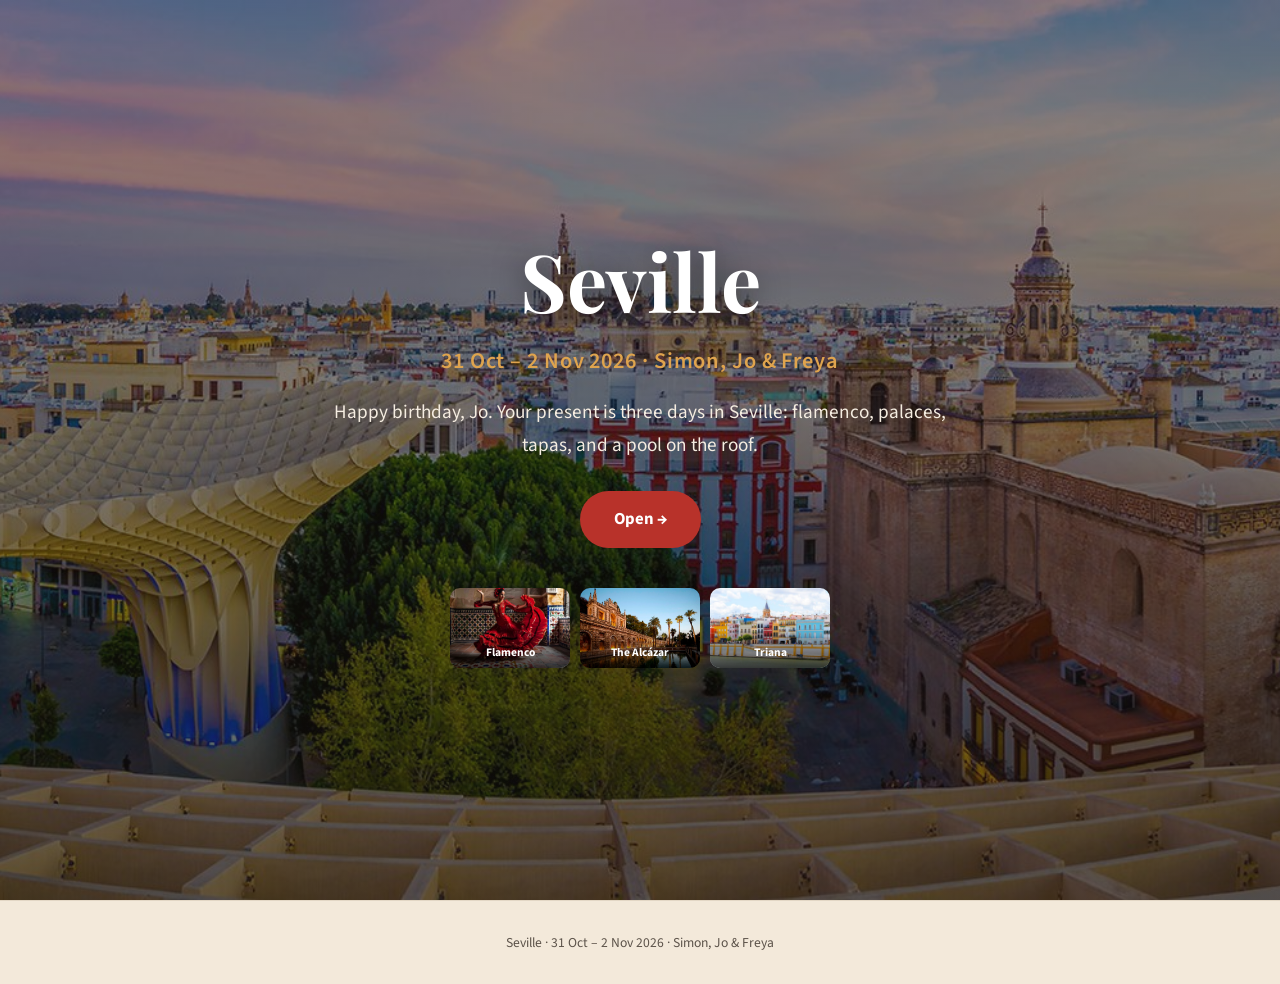
==== index.html @ 2b10b72e "Seville 2026 site" ====
<!doctype html><html lang="en"><head><meta charset="utf-8"><meta name="viewport" content="width=device-width, initial-scale=1"><meta name="robots" content="noindex"><title>Seville 2026</title><link rel="preconnect" href="https://fonts.googleapis.com"><link href="https://fonts.googleapis.com/css2?family=Playfair+Display:wght@600;700&family=Source+Sans+3:wght@400;600;700&display=swap" rel="stylesheet"><link rel="stylesheet" href="assets/style.css"></head><body><div class="landing" style="background-image:url('assets/images/hero-seville.jpg');--hero-mobile:url('assets/images/hero-seville-mobile.jpg');--hero-mobile-pos:20% center"><h1>Seville</h1><div class="dates">31 Oct – 2 Nov 2026 · Simon, Jo & Freya</div><p class="tag">Happy birthday, Jo. Your present is three days in Seville: flamenco, palaces, tapas, and a pool on the roof.</p><a class="btn" href="overview.html">Open &rarr;</a><div class="thumbs"><a class="thumb" href="days/saturday.html"><img src="assets/images/flamenco.jpg" alt="Flamenco"><span>Flamenco</span></a><a class="thumb" href="days/sunday.html"><img src="assets/images/alcazar.jpg" alt="The Alcázar"><span>The Alcázar</span></a><a class="thumb" href="days/sunday.html"><img src="assets/images/triana.jpg" alt="Triana"><span>Triana</span></a></div></div><footer class="site">Seville · 31 Oct – 2 Nov 2026 · Simon, Jo &amp; Freya</footer></body></html>
---- assets/style.css ----
/* Seville 2026 – warm travel-magazine theme, azulejo blue + flamenco red */

:root {
  --sand:    #FBF6EE;
  --sand-2:  #F3E9DA;
  --ink:     #2C2620;
  --ink-soft:#5C534A;
  --sea:     #1F4E8C;
  --sea-dk:  #163A69;
  --terra:   #B8322A;
  --terra-dk:#932720;
  --gold:    #DFA44E;
  --line:    #E3D7C5;
  --white:   #fff;
  --shadow:  0 8px 30px rgba(44,38,32,.12);
  --radius:  14px;
  --maxw:    900px;
}

* { box-sizing: border-box; }

html { scroll-behavior: smooth; }

body {
  margin: 0;
  background: var(--sand);
  color: var(--ink);
  font-family: "Source Sans 3", "Helvetica Neue", Arial, sans-serif;
  font-size: 18px;
  line-height: 1.7;
  -webkit-font-smoothing: antialiased;
}

h1, h2, h3, h4 {
  font-family: "Playfair Display", Georgia, serif;
  font-weight: 700;
  line-height: 1.2;
  color: var(--ink);
}

a { color: var(--sea); text-decoration: none; }
a:hover { color: var(--terra); text-decoration: underline; }

img { max-width: 100%; height: auto; }

/* ---------- top nav ---------- */
.nav {
  position: sticky; top: 0; z-index: 50;
  background: rgba(251,246,238,.92);
  backdrop-filter: blur(8px);
  border-bottom: 1px solid var(--line);
}
.nav-inner {
  max-width: var(--maxw); margin: 0 auto; padding: 12px 22px;
  display: flex; align-items: center; gap: 18px; flex-wrap: wrap;
}
.nav .brand {
  font-family: "Playfair Display", serif; font-weight: 700;
  font-size: 1.05rem; color: var(--ink); white-space: nowrap;
}
.nav .brand:hover { text-decoration: none; color: var(--terra); }
.nav .links { display: flex; gap: 16px; margin-left: auto; flex-wrap: wrap; }
.nav .links a { font-size: .92rem; color: var(--ink-soft); font-weight: 600; }
.nav .links a:hover { color: var(--terra); text-decoration: none; }

/* ---------- hero banner (interior pages) ---------- */
.hero {
  position: relative; height: 46vh; min-height: 300px; max-height: 460px;
  display: flex; align-items: flex-end;
  background-size: cover; background-position: center;
}
.hero::after {
  content: ""; position: absolute; inset: 0;
  background: linear-gradient(to top, rgba(20,16,12,.78) 0%, rgba(20,16,12,.15) 55%, rgba(20,16,12,.05) 100%);
}
.hero-text { position: relative; z-index: 2; max-width: var(--maxw); margin: 0 auto; width: 100%; padding: 0 22px 28px; color: var(--white); }
.hero-text h1 { color: var(--white); font-size: clamp(2.1rem, 5vw, 3.4rem); margin: 0 0 6px; text-shadow: 0 2px 20px rgba(0,0,0,.4); }
.hero-text .meta { font-size: 1rem; font-weight: 600; color: #F3E9DA; opacity: .95; }
.hero-text .summary { font-size: 1.1rem; max-width: 640px; margin-top: 8px; color: #f7efe3; }

/* ---------- content ---------- */
.wrap { max-width: var(--maxw); margin: 0 auto; padding: 40px 22px 60px; }
.wrap > h1:first-child { font-size: clamp(2rem, 4.5vw, 3rem); margin-top: 0; }
.wrap h2 { font-size: 1.6rem; margin: 2em 0 .6em; padding-bottom: .25em; border-bottom: 2px solid var(--sand-2); }
.wrap h3 { font-size: 1.22rem; margin: 1.5em 0 .4em; color: var(--sea-dk); }
.wrap p, .wrap li { color: var(--ink); }
.wrap strong { color: var(--ink); }
.wrap hr { border: none; border-top: 1px solid var(--line); margin: 2.5em 0; }
blockquote {
  margin: 1.5em 0; padding: 14px 20px;
  background: var(--sand-2); border-left: 4px solid var(--gold);
  border-radius: 0 8px 8px 0; color: var(--ink-soft);
}
blockquote p { margin: .3em 0; }

/* tables */
table { width: 100%; border-collapse: collapse; margin: 1.4em 0; font-size: .95rem; background: var(--white); border-radius: 10px; overflow: hidden; box-shadow: var(--shadow); }
th, td { padding: 11px 14px; text-align: left; border-bottom: 1px solid var(--line); }
th { background: var(--sea); color: var(--white); font-family: "Source Sans 3", sans-serif; font-weight: 700; font-size: .85rem; letter-spacing: .02em; }
tr:last-child td { border-bottom: none; }
tbody tr:nth-child(even) { background: #FCF8F1; }

/* buttons */
.btn {
  display: inline-block; background: var(--terra); color: var(--white);
  padding: 14px 34px; border-radius: 100px; font-weight: 700; font-size: 1.05rem;
  box-shadow: var(--shadow); transition: transform .15s, background .15s;
}
.btn:hover { background: var(--terra-dk); color: var(--white); text-decoration: none; transform: translateY(-2px); }

/* page footer nav (prev/next) */
.pagenav { margin-top: 3em; padding-top: 20px; border-top: 1px solid var(--line); display: flex; justify-content: space-between; gap: 12px; flex-wrap: wrap; font-weight: 600; }

footer.site { text-align: center; padding: 30px 22px; color: var(--ink-soft); font-size: .85rem; border-top: 1px solid var(--line); background: var(--sand-2); }

/* ---------- landing ---------- */
.landing {
  min-height: 100vh; display: flex; flex-direction: column; align-items: center; justify-content: center;
  text-align: center; padding: 40px 22px; color: var(--white);
  background-size: cover; background-position: center; position: relative;
}
.landing::after { content: ""; position: absolute; inset: 0; background: linear-gradient(to bottom, rgba(20,16,12,.45), rgba(20,16,12,.65)); }
.landing > * { position: relative; z-index: 2; }
.landing h1 { color: var(--white); font-size: clamp(2.6rem, 8vw, 5rem); margin: 0; text-shadow: 0 4px 30px rgba(0,0,0,.5); }
.landing .dates { font-size: clamp(1rem, 3vw, 1.4rem); font-weight: 600; letter-spacing: .04em; margin: 14px 0 6px; color: var(--gold); }
.landing .tag { max-width: 620px; font-size: 1.2rem; margin: 10px auto 30px; color: #f5ede1; }
.landing .btn { margin-bottom: 40px; }
.thumbs { display: flex; gap: 10px; flex-wrap: wrap; justify-content: center; max-width: 820px; }
.thumb { width: 120px; border-radius: 10px; overflow: hidden; box-shadow: var(--shadow); position: relative; }
.thumb img { width: 100%; height: 80px; object-fit: cover; display: block; transition: transform .3s; }
.thumb:hover img { transform: scale(1.08); }
.thumb span { position: absolute; bottom: 0; left: 0; right: 0; background: linear-gradient(transparent, rgba(0,0,0,.75)); color: #fff; font-size: .72rem; font-weight: 700; padding: 14px 6px 5px; }

/* responsive */
@media (max-width: 600px) {
  body { font-size: 17px; }
  .nav .brand { font-size: .95rem; }
  .nav .links { gap: 12px; }
  .hero { height: 38vh; }
  .thumb { width: 90px; }
  .thumb img { height: 64px; }
}

/* ---------- Seville additions ---------- */

/* nav: one scrollable row on phones */
@media (max-width: 600px) {
  .nav-inner { flex-wrap: nowrap; gap: 12px; padding: 10px 16px; }
  .nav .links { flex-wrap: nowrap; overflow-x: auto; -webkit-overflow-scrolling: touch; scrollbar-width: none; margin-left: 0; }
  .nav .links::-webkit-scrollbar { display: none; }
  .nav .links a { white-space: nowrap; }
  .wrap { padding: 28px 18px 48px; }
  .wrap h2 { font-size: 1.35rem; }
}

/* landing: portrait photo on phones */
@media (max-width: 700px) {
  .landing { background-image: var(--hero-mobile) !important; background-position: var(--hero-mobile-pos, center); }
  .landing .tag { font-size: 1.1rem; }
}

/* timeline lines: "**13:00 · Lunch**" paragraphs */
.wrap p > strong:first-child { color: var(--terra-dk); }

/* hotel photo gallery */
.gallery { display: grid; grid-template-columns: repeat(3, 1fr); gap: 10px; margin: 1.2em 0 .4em; }
.wrap .gallery figure { margin: 0; }
.gallery img { width: 100%; aspect-ratio: 4 / 3; object-fit: cover; border-radius: 10px; box-shadow: var(--shadow); display: block; }
.wrap .gallery figcaption { text-align: center; font-size: .8rem; margin-top: 5px; }
@media (max-width: 600px) {
  .gallery { gap: 6px; }
  .gallery img { aspect-ratio: 1 / 1; border-radius: 8px; }
}

/* inline photos in a page */
.wrap figure { margin: 1.4em 0; }
.wrap figure img { width: 100%; border-radius: 12px; box-shadow: var(--shadow); display: block; }
.wrap figcaption { font-size: .85rem; color: var(--ink-soft); margin-top: 6px; }

/* closing ask */
.wrap p.ask { background: var(--sand-2); border-left: 4px solid var(--terra); border-radius: 0 10px 10px 0; padding: 14px 18px; }

/* overview day callouts */
.daycards { display: grid; grid-template-columns: repeat(3, 1fr); gap: 14px; margin: 1.2em 0; }
.daycard { display: block; background: var(--white); border-radius: var(--radius); overflow: hidden; box-shadow: var(--shadow); color: var(--ink); transition: transform .15s; }
.daycard:hover { transform: translateY(-3px); text-decoration: none; color: var(--ink); }
.daycard img { width: 100%; aspect-ratio: 16 / 10; object-fit: cover; display: block; }
.daycard-text { padding: 12px 16px 16px; }
.daycard-day { font-family: "Playfair Display", serif; font-weight: 700; font-size: 1.3rem; color: var(--terra-dk); margin-right: 8px; }
.daycard-date { font-size: .85rem; font-weight: 600; color: var(--ink-soft); }
.wrap .daycard p { margin: 6px 0 0; font-size: .98rem; line-height: 1.5; color: var(--ink); }
@media (max-width: 600px) {
  .daycards { grid-template-columns: 1fr; }
  .daycard { display: grid; grid-template-columns: 110px 1fr; }
  .daycard img { aspect-ratio: auto; height: 100%; }
  .daycard-text { padding: 10px 14px; }
}
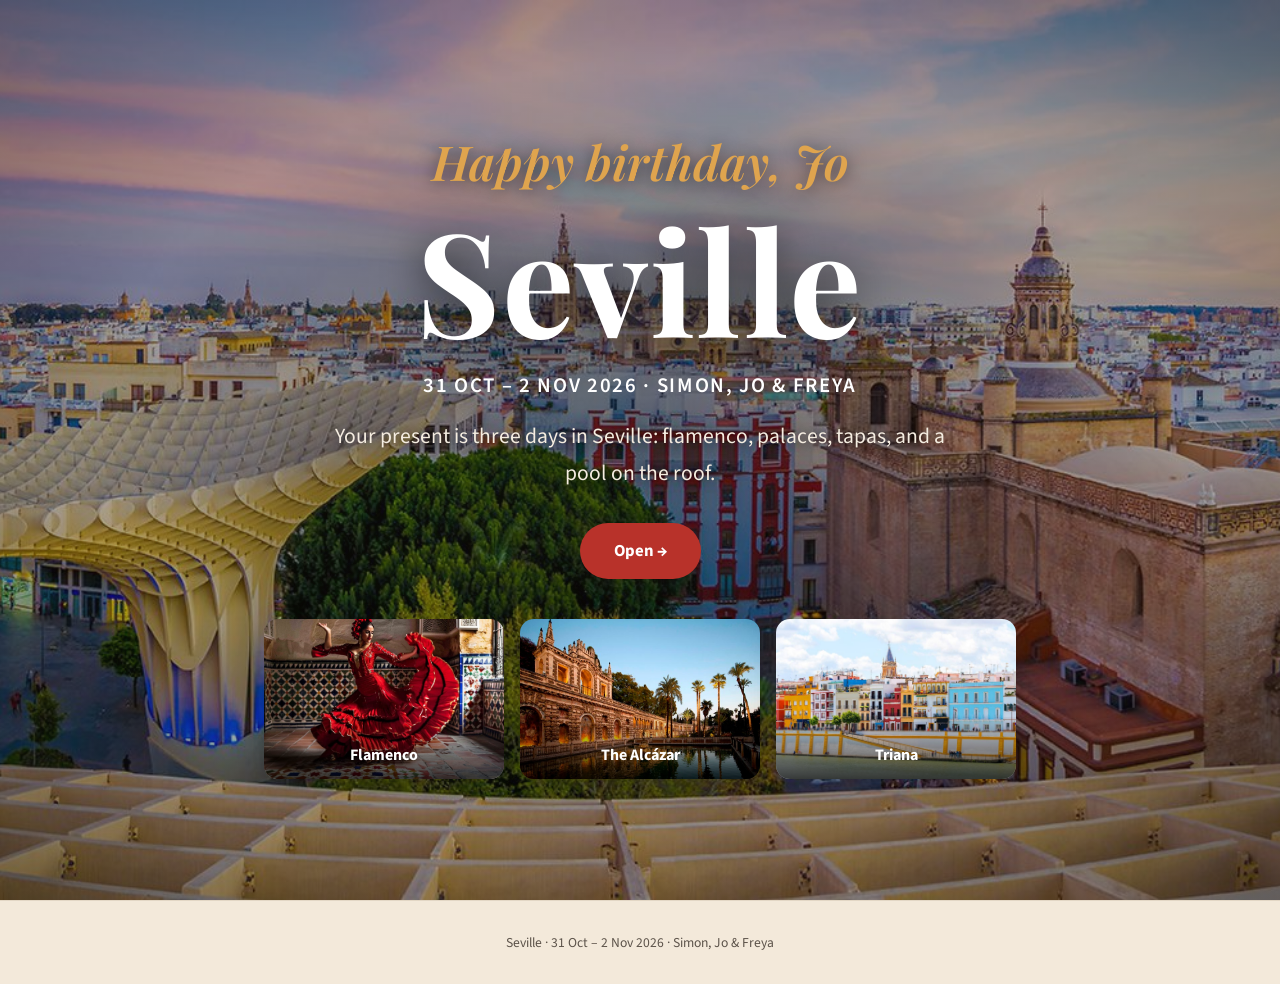
==== commit c29c9e2a: "Update Seville site" ====
--- a/index.html
+++ b/index.html
@@ -1 +1 @@
-<!doctype html><html lang="en"><head><meta charset="utf-8"><meta name="viewport" content="width=device-width, initial-scale=1"><meta name="robots" content="noindex"><title>Seville 2026</title><link rel="preconnect" href="https://fonts.googleapis.com"><link href="https://fonts.googleapis.com/css2?family=Playfair+Display:wght@600;700&family=Source+Sans+3:wght@400;600;700&display=swap" rel="stylesheet"><link rel="stylesheet" href="assets/style.css"></head><body><div class="landing" style="background-image:url('assets/images/hero-seville.jpg');--hero-mobile:url('assets/images/hero-seville-mobile.jpg');--hero-mobile-pos:20% center"><h1>Seville</h1><div class="dates">31 Oct – 2 Nov 2026 · Simon, Jo & Freya</div><p class="tag">Happy birthday, Jo. Your present is three days in Seville: flamenco, palaces, tapas, and a pool on the roof.</p><a class="btn" href="overview.html">Open &rarr;</a><div class="thumbs"><a class="thumb" href="days/saturday.html"><img src="assets/images/flamenco.jpg" alt="Flamenco"><span>Flamenco</span></a><a class="thumb" href="days/sunday.html"><img src="assets/images/alcazar.jpg" alt="The Alcázar"><span>The Alcázar</span></a><a class="thumb" href="days/sunday.html"><img src="assets/images/triana.jpg" alt="Triana"><span>Triana</span></a></div></div><footer class="site">Seville · 31 Oct – 2 Nov 2026 · Simon, Jo &amp; Freya</footer></body></html>+<!doctype html><html lang="en"><head><meta charset="utf-8"><meta name="viewport" content="width=device-width, initial-scale=1"><meta name="robots" content="noindex"><title>Seville 2026</title><link rel="preconnect" href="https://fonts.googleapis.com"><link href="https://fonts.googleapis.com/css2?family=Playfair+Display:wght@600;700&family=Source+Sans+3:wght@400;600;700&display=swap" rel="stylesheet"><link rel="stylesheet" href="assets/style.css"></head><body><div class="landing" style="background-image:url('assets/images/hero-seville.jpg');--hero-mobile:url('assets/images/hero-seville-mobile.jpg');--hero-mobile-pos:20% center"><div class="greeting">Happy birthday, Jo</div><h1>Seville</h1><div class="dates">31 Oct – 2 Nov 2026 · Simon, Jo & Freya</div><p class="tag">Your present is three days in Seville: flamenco, palaces, tapas, and a pool on the roof.</p><a class="btn" href="overview.html">Open &rarr;</a><div class="thumbs"><a class="thumb" href="days/saturday.html"><img src="assets/images/flamenco.jpg" alt="Flamenco"><span>Flamenco</span></a><a class="thumb" href="days/sunday.html"><img src="assets/images/alcazar.jpg" alt="The Alcázar"><span>The Alcázar</span></a><a class="thumb" href="days/sunday.html"><img src="assets/images/triana.jpg" alt="Triana"><span>Triana</span></a></div></div><footer class="site">Seville · 31 Oct – 2 Nov 2026 · Simon, Jo &amp; Freya</footer></body></html>
--- a/assets/style.css
+++ b/assets/style.css
@@ -195,3 +195,20 @@
   .daycard img { aspect-ratio: auto; height: 100%; }
   .daycard-text { padding: 10px 14px; }
 }
+
+/* ---------- landing, stronger (desktop first, phone overrides below) ---------- */
+.landing::after { background: radial-gradient(ellipse at center, rgba(20,16,12,.55) 0%, rgba(20,16,12,.35) 60%, rgba(20,16,12,.55) 100%); }
+.landing .greeting { font-family: "Playfair Display", serif; font-style: italic; font-weight: 600; font-size: clamp(1.8rem, 4.2vw, 3rem); color: var(--gold); text-shadow: 0 2px 18px rgba(0,0,0,.6); margin-bottom: 4px; }
+.landing h1 { font-size: clamp(4rem, 13vw, 9rem); letter-spacing: .01em; line-height: 1; text-shadow: 0 6px 40px rgba(0,0,0,.65); }
+.landing .dates { color: #fff; font-size: clamp(1rem, 2vw, 1.3rem); letter-spacing: .08em; text-transform: uppercase; margin-top: 18px; }
+.landing .tag { font-size: clamp(1.1rem, 1.8vw, 1.35rem); max-width: 640px; text-shadow: 0 2px 12px rgba(0,0,0,.6); }
+.thumbs { gap: 16px; max-width: 900px; }
+.thumb { width: 240px; border-radius: 14px; }
+.thumb img { height: 160px; }
+.thumb span { font-size: 1rem; padding: 26px 10px 10px; }
+@media (max-width: 700px) {
+  .thumbs { gap: 8px; }
+  .thumb { width: 31%; max-width: 130px; border-radius: 10px; }
+  .thumb img { height: 90px; }
+  .thumb span { font-size: .78rem; padding: 16px 6px 6px; }
+}
